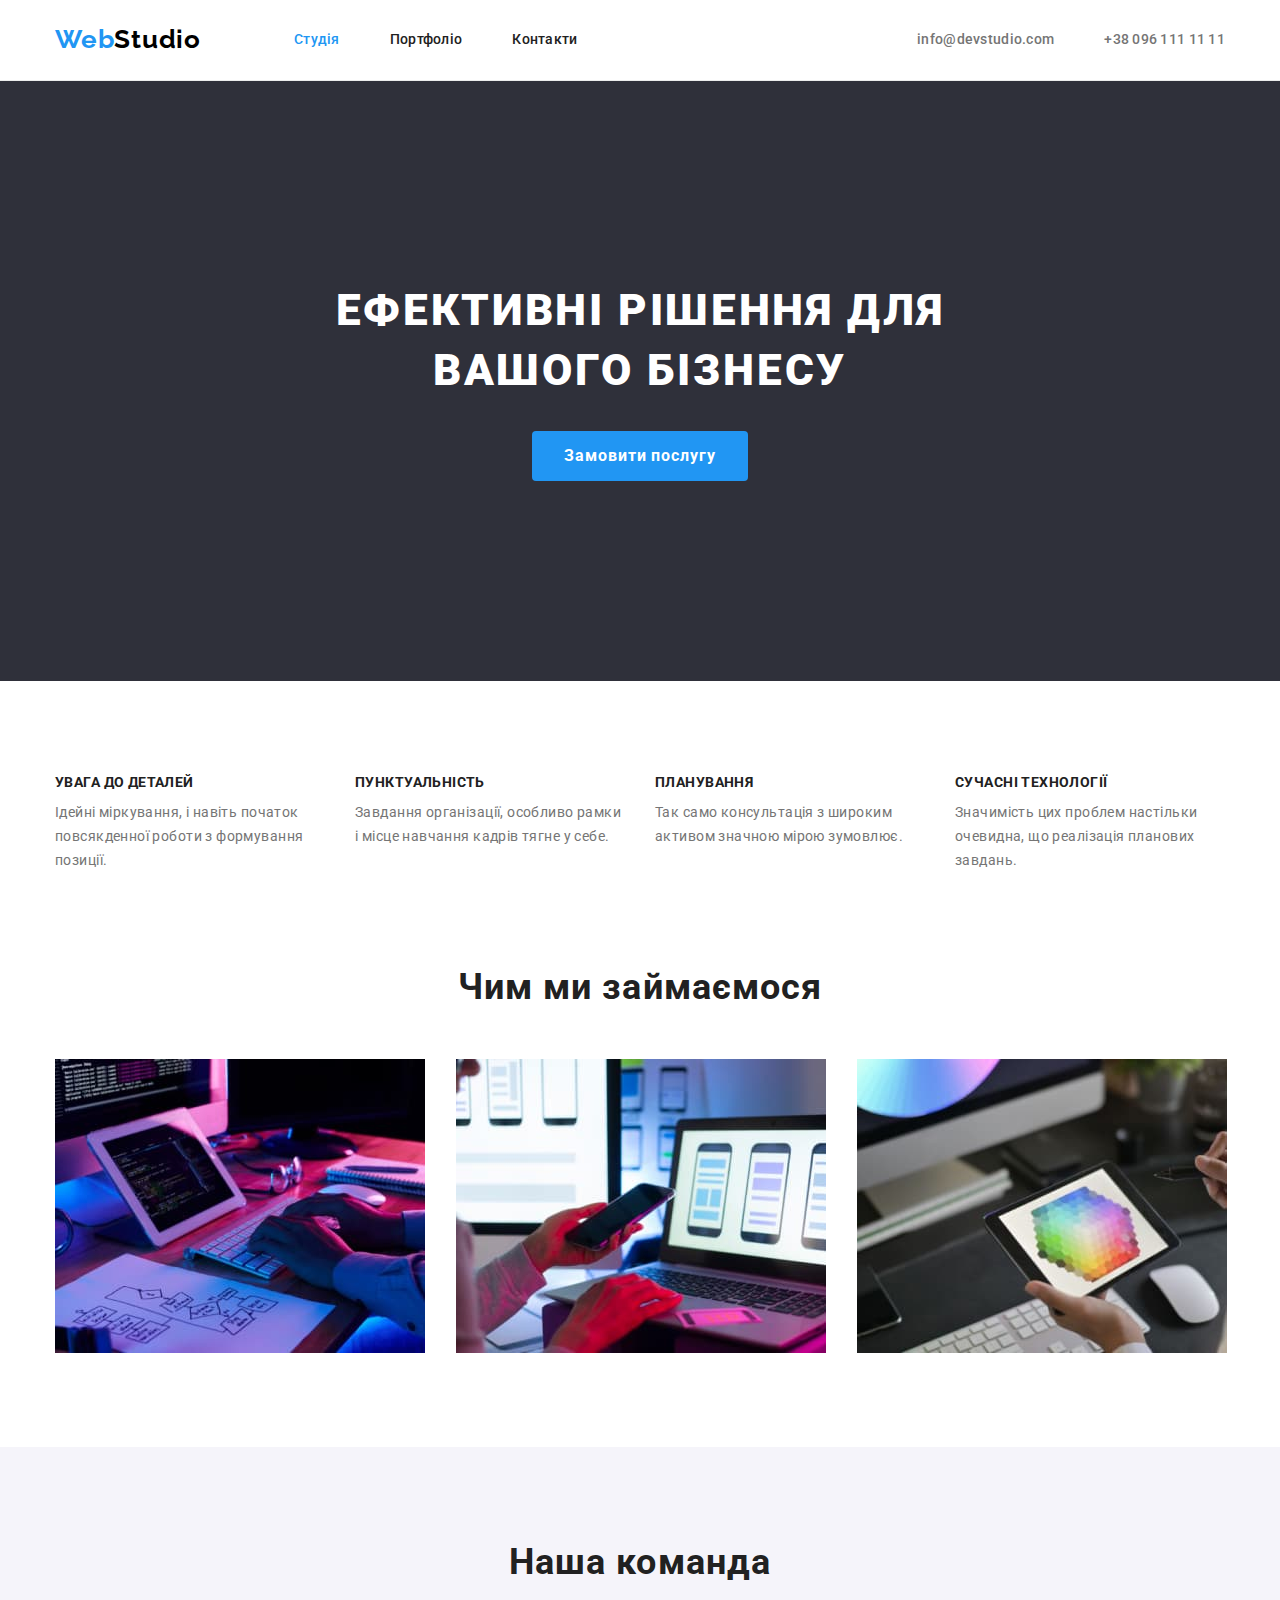
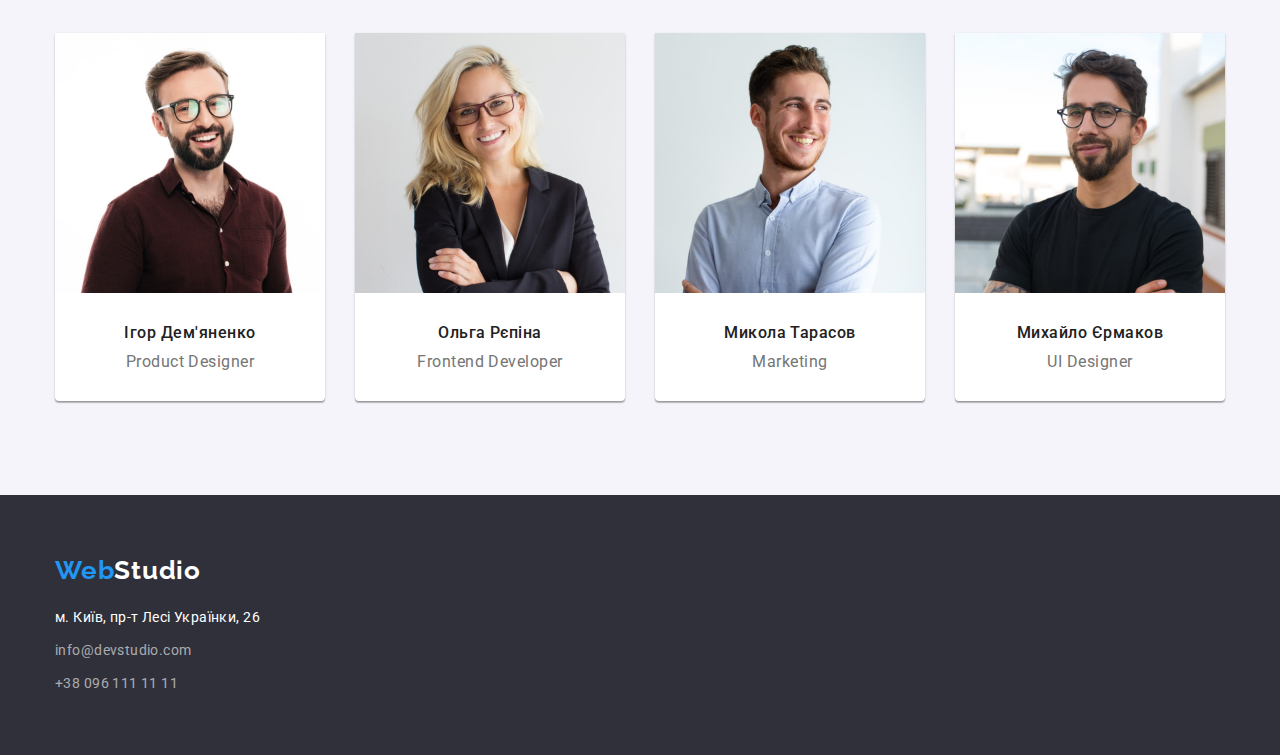
==== index.html @ adac0527 "Initial commit" ====
<!DOCTYPE html>
<html lang="uk">
  <head>
    <meta charset="UTF-8" />
    <meta http-equiv="X-UA-Compatible" content="IE=edge" />
    <meta name="viewport" content="width=device-width, initial-scale=1.0" />
    <title>Студія</title>
    <link
      rel="stylesheet"
      href="https://cdnjs.cloudflare.com/ajax/libs/modern-normalize/1.0.0/modern-normalize.min.css"
    />

    <link
      href="https://fonts.googleapis.com/css2?family=Raleway:wght@700&family=Roboto:wght@400;500;700;900&display=swap"
      rel="stylesheet"
    />

    <link rel="stylesheet" href="./css/styles.css" />
  </head>

  <body>
    <!--  Навигація на інші сторінки-->
    <header class="nav-top">
      <div class="container header">
        <div class="navigation">
          <nav class="main-nav">
            <a href="./index.html" class="logo"><span class="logo-accent">Web</span>Studio</a>
            <ul class="site-nav list">
              <li class="item"><a href="./index.html" class="link current">Студія</a></li>
              <li class="item"><a href="./portfolio.html" class="link">Портфоліо</a></li>
              <li class="item"><a href="" class="link">Контакти</a></li>
            </ul>
          </nav>
          <ul class="contact-us list">
            <li class="item">
              <a href="mailto:info@devstudio.com" class="link"> info@devstudio.com</a>
            </li>
            <li class="item"><a href="tel:+380961111111" class="link">+38 096 111 11 11</a></li>
          </ul>
        </div>
      </div>
    </header>

    <main>
      <!-- Баннер-->

      <section class="section hero">
        <div class="container">
          <h1 class="hero-title">Ефективні рішення для вашого бізнесу</h1>
          <button type="button" class="hero-button">Замовити послугу</button>
        </div>
      </section>

      <!-- Перша секція-->

      <section class="section">
        <div class="container">
          <!-- <h2 class="visually-hidden">Особливості</h2> -->

          <div class="feature">
            <ul class="list">
              <li class="item">
                <h2 class="title">УВАГА ДО ДЕТАЛЕЙ</h2>
                <p>Ідейні міркування, і навіть початок повсякденної роботи з формування позиції.</p>
              </li>
              <li class="item">
                <h2 class="title">ПУНКТУАЛЬНІСТЬ</h2>
                <p>Завдання організації, особливо рамки і місце навчання кадрів тягне у себе.</p>
              </li>
              <li class="item">
                <h2 class="title">ПЛАНУВАННЯ</h2>
                <p>Так само консультація з широким активом значною мірою зумовлює.</p>
              </li>
              <li class="item">
                <h2 class="title">СУЧАСНІ ТЕХНОЛОГІЇ</h2>
                <p>Значимість цих проблем настільки очевидна, що реалізація планових завдань.</p>
              </li>
            </ul>
          </div>
        </div>
      </section>

      <!-- Друга секція-->
      <section class="section what-we-do">
        <div class="container">
          <h2 class="work-title">Чим ми займаємося</h2>

          <div class="content">
            <ul class="work-list list">
              <li class="item">
                <img src="./images/img1.jpg" width="370" alt="Розробка застосунків для десктопів" />
              </li>
              <li class="item">
                <img
                  src="./images/img2.jpg"
                  width="370"
                  alt="Розробка застосунків для мобільних пристроїв"
                />
              </li>
              <li class="item">
                <img src="./images/img3.jpg" width="370" alt="Розробка дизайну" />
              </li>
            </ul>
          </div>
        </div>
      </section>

      <!-- Третя секція-->
      <section class="section team">
        <div class="container">
          <h2 class="team-title">Наша команда</h2>
          <div class="members">
            <ul class="list">
              <li class="item">
                <img src="./images/igor.jpg" width="270" alt="Фото Ігор Дем'яненко" />
                <h3 class="member-name">Ігор Дем'яненко</h3>
                <p class="member-job">Product Designer</p>
              </li>
              <li class="item">
                <img src="./images/olga.jpg" width="270" alt="Фото Ольга Рєпіна" />
                <h3 class="member-name">Ольга Рєпіна</h3>
                <p class="member-job">Frontend Developer</p>
              </li>
              <li class="item">
                <img src="./images/mykola.jpg" width="270" alt="Фото Микола Тарасов" />
                <h3 class="member-name">Микола Тарасов</h3>
                <p class="member-job">Marketing</p>
              </li>
              <li class="item">
                <img src="./images/mykhaylo.jpg" width="270" alt="Фото Михайло Єрмаков" />
                <h3 class="member-name">Михайло Єрмаков</h3>
                <p class="member-job">UI Designer</p>
              </li>
            </ul>
          </div>
        </div>
      </section>
    </main>

    <footer class="nav-bottom">
      <div class="container">
        <a href="./index.html" class="logo"
          ><span class="logo-accent">Web</span><span class="logo-white">Studio</span></a
        >
        <address class="site-address">
          <ul class="list">
            <li>
              <a
                href="https://goo.gl/maps/3Boj6ed672NdHKYh8"
                class="howtoget link"
                target="_blank"
                rel="noopener noreferrer "
                >м. Київ, пр-т Лесі Українки, 26</a
              >
            </li>
            <li class="item">
              <a href="mailto:info@devstudio.com" class="contacts link">info@devstudio.com</a>
            </li>
            <li class="item">
              <a href="tel:+380961111111" class="contacts link">+38 096 111 11 11</a>
            </li>
          </ul>
        </address>
      </div>
    </footer>
  </body>
</html>
---- css/styles.css ----
:root {
  --primary-text-color: #757575;
  --title-text-color: #212121;
  --accent-color: #2196f3;
  --primary-white-color: #ffffff;
  --primary-darkgrey-color: #2f303a;
  --secondary-background-color: #f5f4fa;
}

body {
  color: var(--primary-text-color);
  font-family: 'roboto', 'sans-serif';
  font-size: 14px;
  line-height: 1.71;
  letter-spacing: 0.03em;
}



h2 {
  margin: 0;
}

a{
  text-decoration:none;
}

img {
  display:block;
}
.list {
  list-style: none;
  padding: 0;
  margin: 0;
}

.visually-hidden{
    position: absolute;
    width: 1px;
    height: 1px;
    margin: -1px;
    border: 0;
    padding: 0;

    white-space: nowrap;
    clip-path: inset(100%);
    clip: rect(0 0 0 0);
    overflow: hidden;
  }

.container {
  width: 1200px;
  margin-right: auto;
  margin-left: auto;
  padding-left: 15px;
  padding-right: 15px;
  /* outline: 2px solid rgb(214, 13, 13); */
}

.section {
  padding-top: 94px;
  padding-bottom: 94px;
}

.nav-top,
.feature,
.work {
  background-color:var(--primary-white-color);
}
.logo {
  font-family: raleway, sans-serif;
  color: #000000;
  font-weight: 700;
  font-size: 26px;
  line-height: 1.19;
  letter-spacing: 0.03em;
  text-decoration: none;
  margin-top: 24px;
  margin-bottom: 25px;
}

.site-nav,
.main-nav,
.nav-top {
  display: flex;
  align-items: center;
  padding-left: 0;

}

.nav-top{
  border-bottom: 1px solid #ECECEC;
}



.site-nav .item:first-child{
  margin-left: 93px;
  
}
.site-nav .item + .item {
  margin-left: 50px;
 
}


.logo-accent {
  color: var(--accent-color);
}
.logo-white {
  color: var(--primary-white-color);
}




.site-nav .link {

  display: block;
  /* padding-top: 32px;
  padding-bottom: 32px; */
  color: var(--title-text-color);
  font-weight: 500;
  font-size: 14px;
  line-height: 1.14;
  letter-spacing: 0.02em;
}

/* .site-nav .link:hover,
.site-nav .link:focus,
.site-nav .link.current,
.contact-us .link:focus,
.contact-us .link:hover,
.site-address .howtoget:hover,
.site-address .howtoget:focus,
.site-address .link:hover,
.site-address .link:focus {
  color: var(--accent-color);
} */

.site-nav .link.current,
a.link:focus,
a.link:hover {
  color: var(--accent-color);
}

.container .navigation{
  display: flex;
} 
.container .contact-us {
  display: flex;
  margin-left: auto;
  align-items: center;
  
}
.contact-us .item + .item{
margin-left: 50px;

}
.contact-us .link {
  color: var(--primary-text-color);
  font-weight: 500;
  font-size: 14px;
  line-height: 1.14;
  letter-spacing: 0.02em;
}

.hero {
  padding: 0;
  background-color: var(--primary-darkgrey-color);
  text-align: center;
}

.hero-title {
  color:var(--primary-white-color);
  width: 696px;
  margin: 0 auto;
  font-weight: 900;
  font-size: 44px;
  line-height: 1.36;
  
  letter-spacing: 0.06em;
  text-transform: uppercase;
  padding-top: 200px;
  
}

.hero-button {
  background-color: var(--accent-color);
  color:var(--primary-white-color);
  font-weight: 700;
  font-size: 16px;
  line-height: 1.88;
  letter-spacing: 0.06em;
  cursor: pointer;
  margin-top: 30px;
  margin-bottom: 200px;
  border-radius: 4px;
  border-style: none;
  padding: 10px 32px;
}

.hero-button:hover,
.hero-button:focus {
  background-color: #188ce8;
}



.feature .title {
  color: var(--title-text-color);
  font-weight: 700;
  font-size: 14px;
  line-height: 1.14;
  letter-spacing: 0.03em;
  text-transform: uppercase;
  margin-top: 0;
  margin-bottom: 10px;

}

.feature .list {
  display: flex; 
  margin-right: auto;
  margin-left: auto;
 
}

.feature p {
  margin-top: 10px;
  margin-bottom: 0;
}
.feature .item {
  /* outline: 1px solid red; */
  /* width: 270px; */
  width: calc((100% - 90px)/4);
}

.feature .item+.item {
  margin-left: 30px;
}

.what-we-do {
  padding-top: 0;
}
 .work-title{
  margin-bottom: 50px;
  text-align: center;
}

.work-list{
  display: flex;
}

.work-list .item {
  margin-right: 31px;
  /* margin-bottom: 94px; */
  
}

.work-list .item:last-child{
  margin-right: 0;
}
.work-title,
.team .team-title {
  color: var(--title-text-color);
  font-weight: 700;
  font-size: 36px;
  line-height: 1.17;
  text-align: center;
  letter-spacing: 0.03em;
}

.team-title{
  margin-bottom: 50px;
  margin-top: 0px;
}


.team {
  background-color:var(--secondary-background-color);
  
}
.members .list{
  display:flex;
}

.team .item{
  background-color: var(--primary-white-color);
  margin-right: 30px;
  border-radius: 0px 0px 4px 4px;
  box-shadow: 0px 1px 3px rgba(0, 0, 0, 0.12), 0px 1px 1px rgba(0, 0, 0, 0.14), 0px 2px 1px rgba(0, 0, 0, 0.2);
}

.team .item:last-child{
  margin-right: 0;
}
.team .member-name {
  color: var(--title-text-color);
  font-weight: 500;
  font-size: 16px;
  line-height: 1.19;
  letter-spacing: 0.03em;
  margin-top: 30px;
  margin-bottom: 10px;
  text-align: center;
}

.team .member-job {
  font-size: 16px;
  line-height: 1.19;
  letter-spacing: 0.03em;
  margin-bottom: 30px;
  margin-top: 0;
  text-align: center;
}

.nav-bottom {
  padding-top: 60px;
  padding-bottom: 60px;
  background-color: var(--primary-darkgrey-color);
}

.nav-bottom .logo{
  display: block;
  margin: 0;
}


.nav-bottom .howtoget{
  display: block;
}
.nav-bottom .item{
  display: block;
  margin-top: 9px;
}


.site-address{
  margin-top: 20px;
}
.site-address .howtoget {
  color: var(--primary-white-color);
  font-style: normal;
  font-size: 14px;
  line-height: 1.71;
  letter-spacing: 0.03em;
}

.site-address .contacts {
  color: rgba(255, 255, 255, 0.6);
  font-style: normal;
  font-size: 14px;
  line-height: 1.71;
  letter-spacing: 0.03em;
}

.our-work {
  background-color: var(--primary-white-color);
}



.button-list .filter-list{
  display: flex;
  justify-content: center;
}

.our-work .filter-button {
  background-color:var(--secondary-background-color);
  color: var(--title-text-color);
  border-style: none;
  border-radius: 4px;
  font-weight: 500;
  font-size: 16px;
  line-height: 1.62;
  text-align: center;
  letter-spacing: 0.03em;
  cursor: pointer;
  padding-top: 6px;
  padding-bottom: 6px;
  padding-left: 22px;
  padding-right: 22px;
  margin-left: 8px;
}

/* щось мені підказує що існує більш простий спосіб це зробити, звісно окрім дати першій кнопці інший клас */
.our-work li:first-child>.filter-button{
  padding-left:25px;
  padding-right: 25px;
  margin-left: 0;
}



.our-work .filter-button:hover,
.our-work .filter-button:focus {
  background-color: var(--accent-color);
  color: var(--primary-white-color);
  box-shadow: 0px 3px 1px rgba(0, 0, 0, 0.1), 0px 1px 2px rgba(0, 0, 0, 0.08), 0px 2px 2px rgba(0, 0, 0, 0.12);
}


.our-work .example-title {
  color: var(--title-text-color);
  font-weight: 700;
  font-size: 18px;
  line-height: 2;
  letter-spacing: 0.06em;
  padding-top: 20px;
  padding-left: 24px;
  padding-right: 24px;
}

.our-work .example-text {
  color: var(--primary-text-color);
  font-size: 16px;
  line-height: 1.88;
  letter-spacing: 0.03em;
  margin-top: 4px;
  margin-bottom: 0;
  padding-left: 24px;
  padding-right: 24px;
  padding-bottom: 20px;
}

.work-examples {
  margin-top: 20px;
}

.work-examples .list {
  display: flex;
  flex-wrap: wrap;
}

.work-examples .item:not(:nth-child(3n)){
  margin-right: 30px;
}
.work-examples .item{
  margin-top: 30px;
  
}

.work-description{
  border-bottom: 1px solid #EEEEEE;
  border-left: 1px solid #EEEEEE;
  border-right: 1px solid #EEEEEE;
}
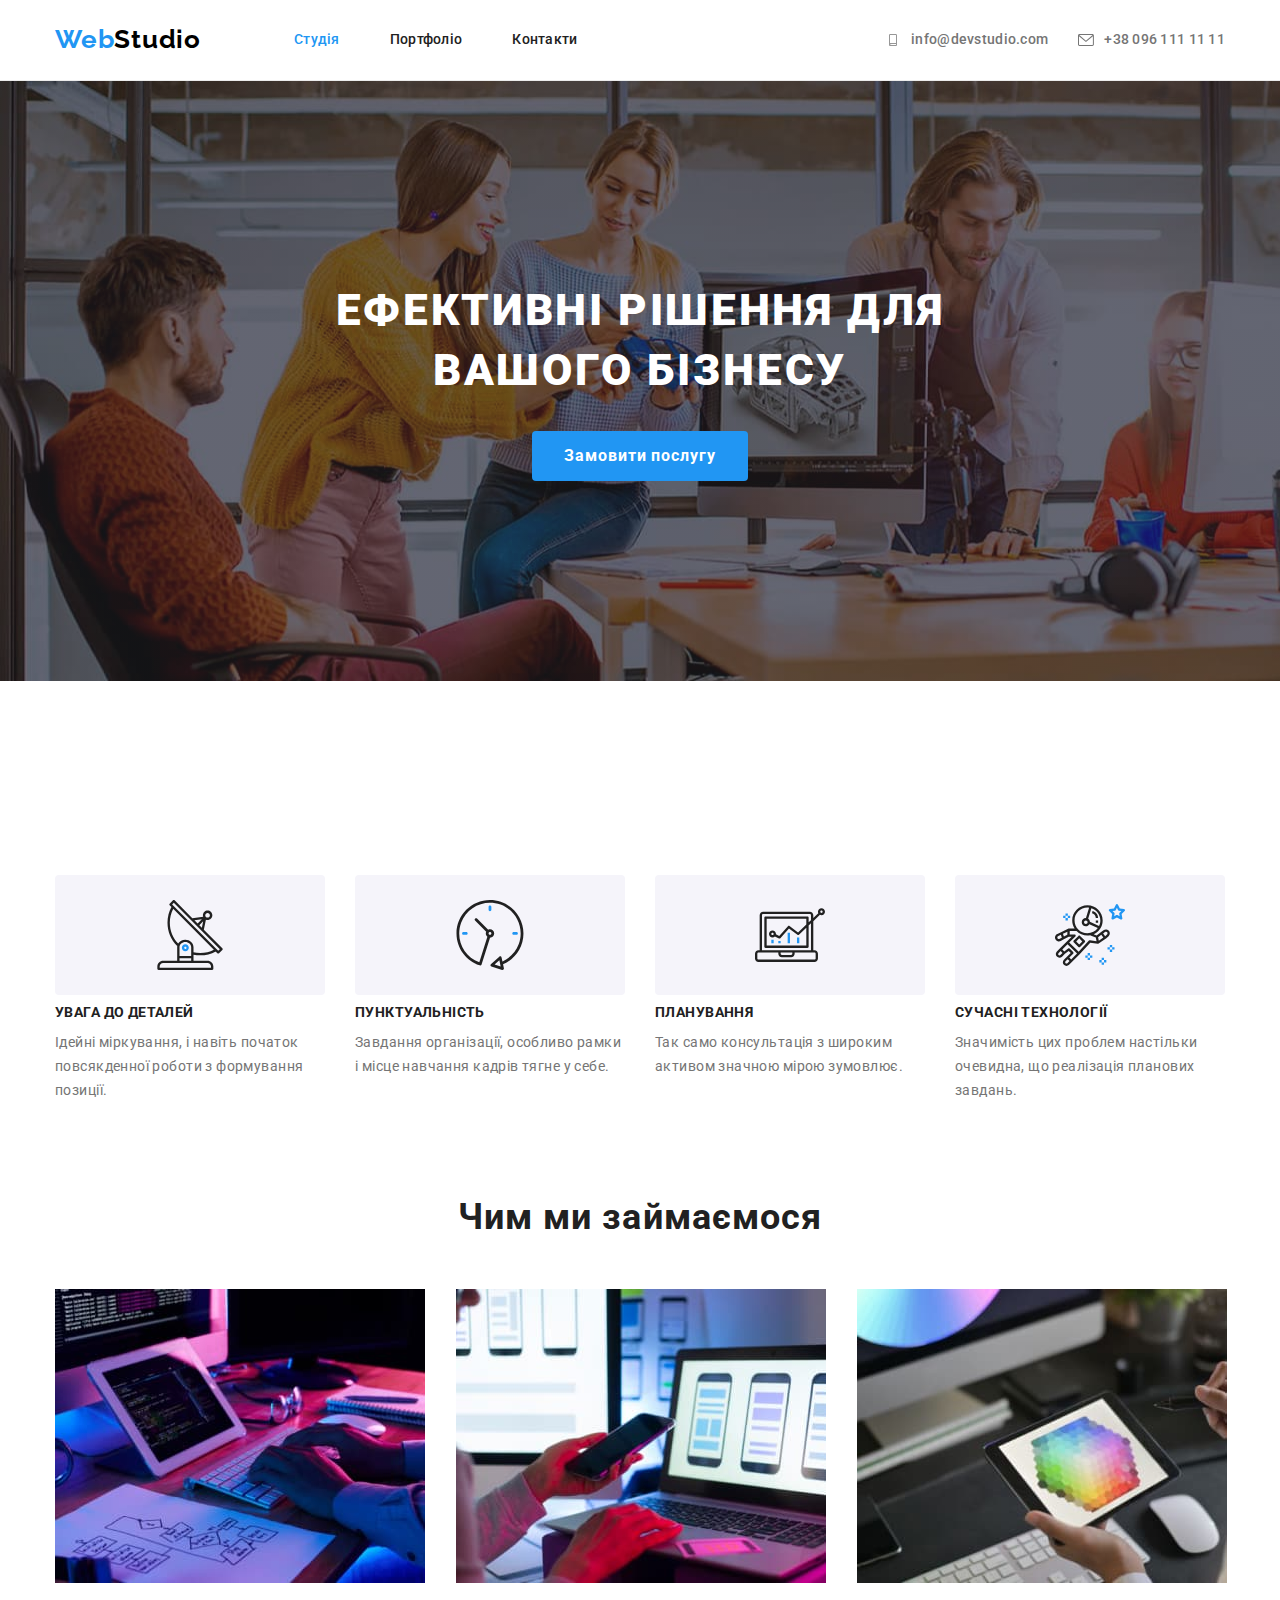
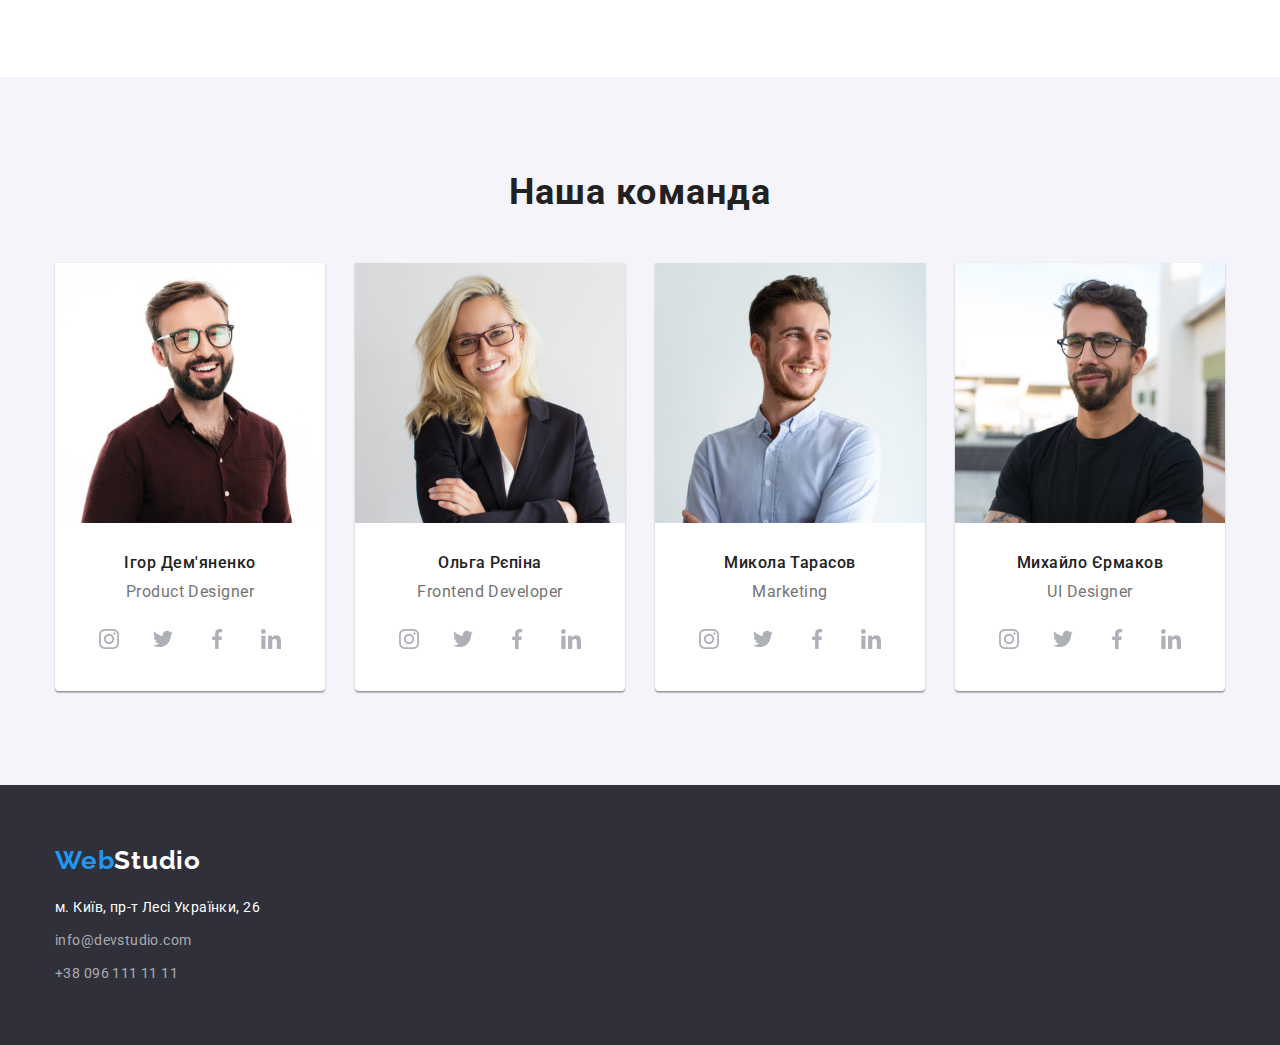
==== commit 15a54df8: "adding socials" ====
--- a/index.html
+++ b/index.html
@@ -33,9 +33,21 @@
           </nav>
           <ul class="contact-us list">
             <li class="item">
-              <a href="mailto:info@devstudio.com" class="link"> info@devstudio.com</a>
-            </li>
-            <li class="item"><a href="tel:+380961111111" class="link">+38 096 111 11 11</a></li>
+              <a href="mailto:info@devstudio.com" class="link">
+                <svg class="nav-icon" width="16" height="12">
+                  <use href="./svg/symbol-defs.svg#icon-smartphone"></use>
+                </svg>
+                info@devstudio.com</a
+              >
+            </li>
+            <li class="item">
+              <a href="tel:+380961111111" class="link"
+                ><svg class="nav-icon" width="16" height="12">
+                  <use href="./svg/symbol-defs.svg#icon-envelope"></use>
+                </svg>
+                +38 096 111 11 11</a
+              >
+            </li>
           </ul>
         </div>
       </div>
@@ -45,7 +57,7 @@
       <!-- Баннер-->
 
       <section class="section hero">
-        <div class="container">
+        <div class="container hero-container">
           <h1 class="hero-title">Ефективні рішення для вашого бізнесу</h1>
           <button type="button" class="hero-button">Замовити послугу</button>
         </div>
@@ -53,26 +65,46 @@
 
       <!-- Перша секція-->
 
-      <section class="section">
+      <section class="section feature-section">
         <div class="container">
           <!-- <h2 class="visually-hidden">Особливості</h2> -->
 
           <div class="feature">
             <ul class="list">
               <li class="item">
-                <h2 class="title">УВАГА ДО ДЕТАЛЕЙ</h2>
+                <div class="feature-block">
+                  <svg class="feature-icon" width="70" height="70">
+                    <use href="./svg/symbol-defs.svg#icon-antenna"></use>
+                  </svg>
+                </div>
+                <h2 class="feature-title">УВАГА ДО ДЕТАЛЕЙ</h2>
                 <p>Ідейні міркування, і навіть початок повсякденної роботи з формування позиції.</p>
               </li>
               <li class="item">
-                <h2 class="title">ПУНКТУАЛЬНІСТЬ</h2>
+                <div class="feature-block">
+                  <svg class="feature-icon" width="70" height="70">
+                    <use href="./svg/symbol-defs.svg#icon-clock"></use>
+                  </svg>
+                </div>
+                <h2 class="feature-title">ПУНКТУАЛЬНІСТЬ</h2>
                 <p>Завдання організації, особливо рамки і місце навчання кадрів тягне у себе.</p>
               </li>
               <li class="item">
-                <h2 class="title">ПЛАНУВАННЯ</h2>
+                <div class="feature-block">
+                  <svg class="feature-icon" width="70" height="70">
+                    <use href="./svg/symbol-defs.svg#icon-diagram"></use>
+                  </svg>
+                </div>
+                <h2 class="feature-title">ПЛАНУВАННЯ</h2>
                 <p>Так само консультація з широким активом значною мірою зумовлює.</p>
               </li>
               <li class="item">
-                <h2 class="title">СУЧАСНІ ТЕХНОЛОГІЇ</h2>
+                <div class="feature-block">
+                  <svg class="feature-icon" width="70" height="70">
+                    <use href="./svg/symbol-defs.svg#icon-astronaut"></use>
+                  </svg>
+                </div>
+                <h2 class="feature-title">СУЧАСНІ ТЕХНОЛОГІЇ</h2>
                 <p>Значимість цих проблем настільки очевидна, що реалізація планових завдань.</p>
               </li>
             </ul>
@@ -106,6 +138,8 @@
       </section>
 
       <!-- Третя секція-->
+      <!-- Наша команда -->
+
       <section class="section team">
         <div class="container">
           <h2 class="team-title">Наша команда</h2>
@@ -115,21 +149,206 @@
                 <img src="./images/igor.jpg" width="270" alt="Фото Ігор Дем'яненко" />
                 <h3 class="member-name">Ігор Дем'яненко</h3>
                 <p class="member-job">Product Designer</p>
+
+                <ul class="socials list">
+                  <li class="social-item">
+                    <a
+                      href="https://instagram.com"
+                      target="_blank"
+                      rel="norefferer noopener"
+                      class="social-link link"
+                      ><svg class="social-icon" width="20" height="20">
+                        <use href="./svg/symbol-defs.svg#icon-instagram"></use>
+                      </svg>
+                    </a>
+                  </li>
+                  <li class="social-item">
+                    <a
+                      href="https://twitter.com"
+                      target="_blank"
+                      rel="norefferer noopener"
+                      class="social-link"
+                      ><svg class="social-icon" width="20" height="20">
+                        <use href="./svg/symbol-defs.svg#icon-twitter"></use>
+                      </svg>
+                    </a>
+                  </li>
+                  <li class="social-item">
+                    <a
+                      href="https://facebook.com"
+                      target="_blank"
+                      rel="norefferer noopener"
+                      class="social-link"
+                      ><svg class="social-icon" width="20" height="20">
+                        <use href="./svg/symbol-defs.svg#icon-facebook"></use>
+                      </svg>
+                    </a>
+                  </li>
+                  <li class="social-item">
+                    <a
+                      href="https://linkedin.com"
+                      target="_blank"
+                      rel="norefferer noopener"
+                      class="social-link"
+                      ><svg class="social-icon" width="20" height="20">
+                        <use href="./svg/symbol-defs.svg#icon-linkedin"></use>
+                      </svg>
+                    </a>
+                  </li>
+                </ul>
               </li>
               <li class="item">
                 <img src="./images/olga.jpg" width="270" alt="Фото Ольга Рєпіна" />
                 <h3 class="member-name">Ольга Рєпіна</h3>
                 <p class="member-job">Frontend Developer</p>
+                <ul class="socials list">
+                  <li class="social-item">
+                    <a
+                      href="https://instagram.com"
+                      target="_blank"
+                      rel="norefferer noopener"
+                      class="social-link link"
+                      ><svg class="social-icon" width="20" height="20">
+                        <use href="./svg/symbol-defs.svg#icon-instagram"></use>
+                      </svg>
+                    </a>
+                  </li>
+                  <li class="social-item">
+                    <a
+                      href="https://twitter.com"
+                      target="_blank"
+                      rel="norefferer noopener"
+                      class="social-link"
+                      ><svg class="social-icon" width="20" height="20">
+                        <use href="./svg/symbol-defs.svg#icon-twitter"></use>
+                      </svg>
+                    </a>
+                  </li>
+                  <li class="social-item">
+                    <a
+                      href="https://facebook.com"
+                      target="_blank"
+                      rel="norefferer noopener"
+                      class="social-link"
+                      ><svg class="social-icon" width="20" height="20">
+                        <use href="./svg/symbol-defs.svg#icon-facebook"></use>
+                      </svg>
+                    </a>
+                  </li>
+                  <li class="social-item">
+                    <a
+                      href="https://linkedin.com"
+                      target="_blank"
+                      rel="norefferer noopener"
+                      class="social-link"
+                      ><svg class="social-icon" width="20" height="20">
+                        <use href="./svg/symbol-defs.svg#icon-linkedin"></use>
+                      </svg>
+                    </a>
+                  </li>
+                </ul>
               </li>
               <li class="item">
                 <img src="./images/mykola.jpg" width="270" alt="Фото Микола Тарасов" />
                 <h3 class="member-name">Микола Тарасов</h3>
                 <p class="member-job">Marketing</p>
+                <ul class="socials list">
+                  <li class="social-item">
+                    <a
+                      href="https://instagram.com"
+                      target="_blank"
+                      rel="norefferer noopener"
+                      class="social-link link"
+                      ><svg class="social-icon" width="20" height="20">
+                        <use href="./svg/symbol-defs.svg#icon-instagram"></use>
+                      </svg>
+                    </a>
+                  </li>
+                  <li class="social-item">
+                    <a
+                      href="https://twitter.com"
+                      target="_blank"
+                      rel="norefferer noopener"
+                      class="social-link"
+                      ><svg class="social-icon" width="20" height="20">
+                        <use href="./svg/symbol-defs.svg#icon-twitter"></use>
+                      </svg>
+                    </a>
+                  </li>
+                  <li class="social-item">
+                    <a
+                      href="https://facebook.com"
+                      target="_blank"
+                      rel="norefferer noopener"
+                      class="social-link"
+                      ><svg class="social-icon" width="20" height="20">
+                        <use href="./svg/symbol-defs.svg#icon-facebook"></use>
+                      </svg>
+                    </a>
+                  </li>
+                  <li class="social-item">
+                    <a
+                      href="https://linkedin.com"
+                      target="_blank"
+                      rel="norefferer noopener"
+                      class="social-link"
+                      ><svg class="social-icon" width="20" height="20">
+                        <use href="./svg/symbol-defs.svg#icon-linkedin"></use>
+                      </svg>
+                    </a>
+                  </li>
+                </ul>
               </li>
               <li class="item">
                 <img src="./images/mykhaylo.jpg" width="270" alt="Фото Михайло Єрмаков" />
                 <h3 class="member-name">Михайло Єрмаков</h3>
                 <p class="member-job">UI Designer</p>
+                <ul class="socials list">
+                  <li class="social-item">
+                    <a
+                      href="https://instagram.com"
+                      target="_blank"
+                      rel="norefferer noopener"
+                      class="social-link link"
+                      ><svg class="social-icon" width="20" height="20">
+                        <use href="./svg/symbol-defs.svg#icon-instagram"></use>
+                      </svg>
+                    </a>
+                  </li>
+                  <li class="social-item">
+                    <a
+                      href="https://twitter.com"
+                      target="_blank"
+                      rel="norefferer noopener"
+                      class="social-link"
+                      ><svg class="social-icon" width="20" height="20">
+                        <use href="./svg/symbol-defs.svg#icon-twitter"></use>
+                      </svg>
+                    </a>
+                  </li>
+                  <li class="social-item">
+                    <a
+                      href="https://facebook.com"
+                      target="_blank"
+                      rel="norefferer noopener"
+                      class="social-link"
+                      ><svg class="social-icon" width="20" height="20">
+                        <use href="./svg/symbol-defs.svg#icon-facebook"></use>
+                      </svg>
+                    </a>
+                  </li>
+                  <li class="social-item">
+                    <a
+                      href="https://linkedin.com"
+                      target="_blank"
+                      rel="norefferer noopener"
+                      class="social-link"
+                      ><svg class="social-icon" width="20" height="20">
+                        <use href="./svg/symbol-defs.svg#icon-linkedin"></use>
+                      </svg>
+                    </a>
+                  </li>
+                </ul>
               </li>
             </ul>
           </div>
--- a/css/styles.css
+++ b/css/styles.css
@@ -92,8 +92,6 @@
   border-bottom: 1px solid #ECECEC;
 }
 
-
-
 .site-nav .item:first-child{
   margin-left: 93px;
   
@@ -103,16 +101,12 @@
  
 }
 
-
 .logo-accent {
   color: var(--accent-color);
 }
 .logo-white {
   color: var(--primary-white-color);
 }
-
-
-
 
 .site-nav .link {
 
@@ -126,24 +120,21 @@
   letter-spacing: 0.02em;
 }
 
-/* .site-nav .link:hover,
-.site-nav .link:focus,
-.site-nav .link.current,
-.contact-us .link:focus,
-.contact-us .link:hover,
-.site-address .howtoget:hover,
-.site-address .howtoget:focus,
-.site-address .link:hover,
-.site-address .link:focus {
-  color: var(--accent-color);
-} */
-
 .site-nav .link.current,
 a.link:focus,
 a.link:hover {
   color: var(--accent-color);
 }
 
+.nav-icon {
+  fill: currentColor;
+}
+
+.nav-icon:hover,
+.nav-icon:focus {
+  fill: currentColor;
+}
+
 .container .navigation{
   display: flex;
 } 
@@ -153,8 +144,15 @@
   align-items: center;
   
 }
+
+.contact-us .link{
+  display: flex;
+  align-items: center;
+  gap: 10px;
+}
+
 .contact-us .item + .item{
-margin-left: 50px;
+margin-left: 30px;
 
 }
 .contact-us .link {
@@ -166,10 +164,19 @@
 }
 
 .hero {
+  max-width: 1600px;
+  margin-left: auto;
+  margin-right: auto;;
   padding: 0;
   background-color: var(--primary-darkgrey-color);
   text-align: center;
-}
+  background-image: linear-gradient(rgba(47, 48, 54, 0.4),
+    rgba(47, 48, 54, 0.4)), 
+                    url(../images/hero-bg.jpg) ;
+  background-repeat: no-repeat;
+  
+}
+
 
 .hero-title {
   color:var(--primary-white-color);
@@ -205,18 +212,19 @@
   background-color: #188ce8;
 }
 
-
-
-.feature .title {
+.feature-section {
+  padding-top: 194px;
+}
+
+.feature-title {
   color: var(--title-text-color);
   font-weight: 700;
   font-size: 14px;
   line-height: 1.14;
   letter-spacing: 0.03em;
   text-transform: uppercase;
-  margin-top: 0;
-  margin-bottom: 10px;
-
+  margin-top: 10px;
+  
 }
 
 .feature .list {
@@ -225,6 +233,22 @@
   margin-left: auto;
  
 }
+
+
+.feature-block{
+  display: flex;
+  background-color: #F5F4FA;
+  border-radius: 4px;
+  width: 270px;
+  height: 120px;
+  justify-content: center;
+  align-items: center;
+}
+
+/* .feature-icon{
+  display: block;
+  align-items: center;
+} */
 
 .feature p {
   margin-top: 10px;
@@ -310,9 +334,37 @@
   font-size: 16px;
   line-height: 1.19;
   letter-spacing: 0.03em;
-  margin-bottom: 30px;
+  margin-bottom: 16px;
   margin-top: 0;
   text-align: center;
+}
+
+.socials {
+  display: flex;
+  justify-content: center;
+  gap:10px;
+  padding-bottom: 30px;
+}
+
+.social-link{
+    display: flex;
+    width: 44px;
+    height: 44px;
+    background-color: var(--primary-white-color);
+    border-radius: 50%;
+    justify-content: center;
+    align-items: center;
+}
+
+.social-link:hover{
+  background-color: var(--accent-color);
+}
+.social-icon {
+  fill: #AFB1B8;
+}
+ 
+.social-link:hover > .social-icon{
+  fill: white;
 }
 
 .nav-bottom {
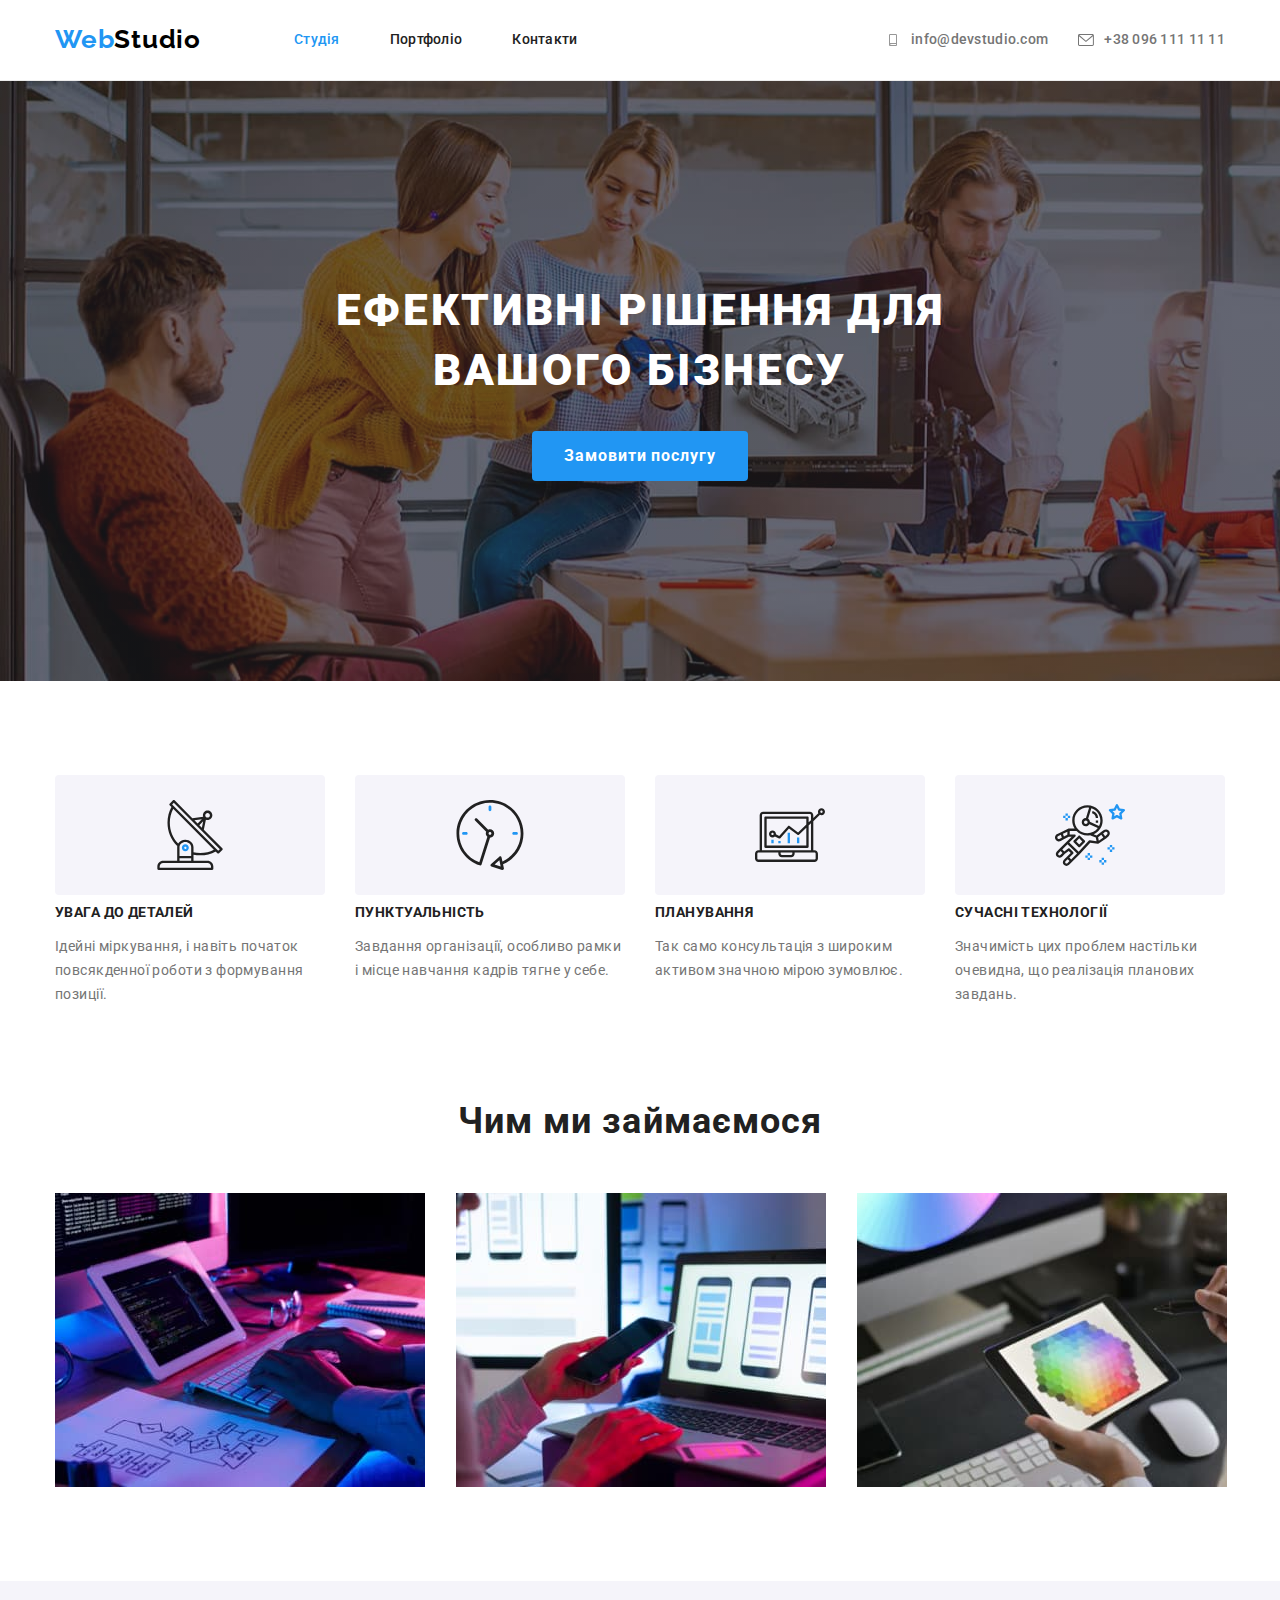
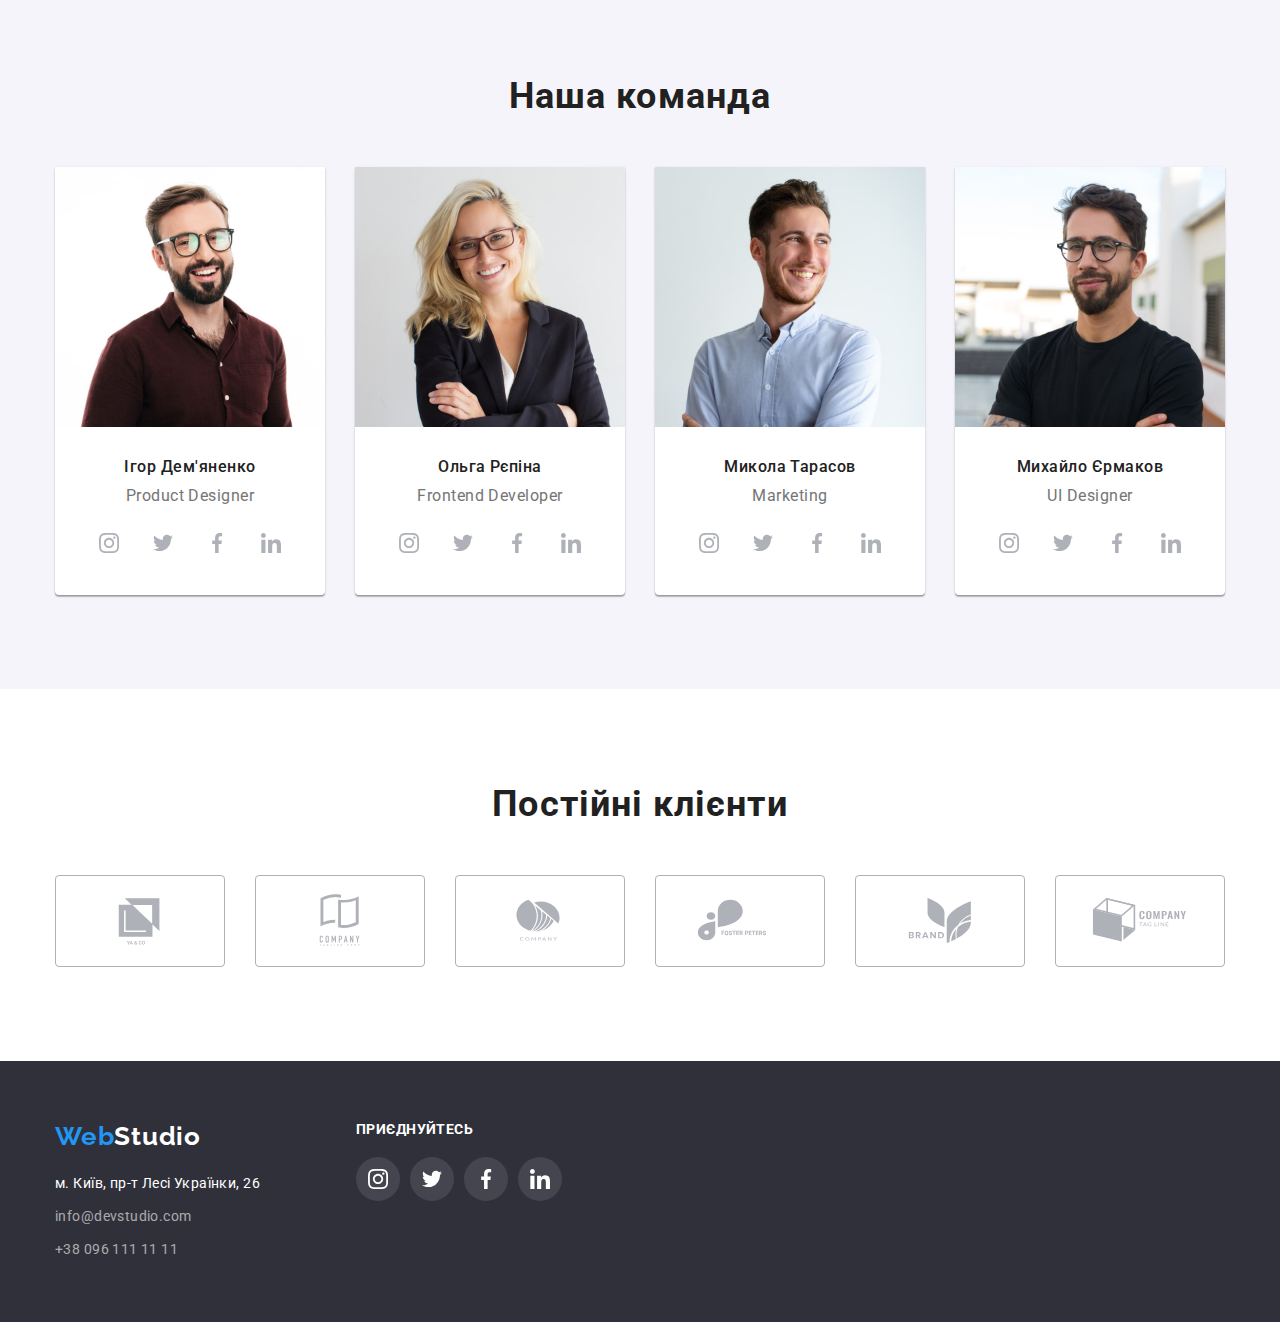
==== commit ae742896: "shadows added" ====
--- a/index.html
+++ b/index.html
@@ -77,7 +77,7 @@
                     <use href="./svg/symbol-defs.svg#icon-antenna"></use>
                   </svg>
                 </div>
-                <h2 class="feature-title">УВАГА ДО ДЕТАЛЕЙ</h2>
+                <h3 class="feature-block-title">УВАГА ДО ДЕТАЛЕЙ</h3>
                 <p>Ідейні міркування, і навіть початок повсякденної роботи з формування позиції.</p>
               </li>
               <li class="item">
@@ -86,7 +86,7 @@
                     <use href="./svg/symbol-defs.svg#icon-clock"></use>
                   </svg>
                 </div>
-                <h2 class="feature-title">ПУНКТУАЛЬНІСТЬ</h2>
+                <h3 class="feature-block-title">ПУНКТУАЛЬНІСТЬ</h3>
                 <p>Завдання організації, особливо рамки і місце навчання кадрів тягне у себе.</p>
               </li>
               <li class="item">
@@ -95,7 +95,7 @@
                     <use href="./svg/symbol-defs.svg#icon-diagram"></use>
                   </svg>
                 </div>
-                <h2 class="feature-title">ПЛАНУВАННЯ</h2>
+                <h3 class="feature-block-title">ПЛАНУВАННЯ</h3>
                 <p>Так само консультація з широким активом значною мірою зумовлює.</p>
               </li>
               <li class="item">
@@ -104,7 +104,7 @@
                     <use href="./svg/symbol-defs.svg#icon-astronaut"></use>
                   </svg>
                 </div>
-                <h2 class="feature-title">СУЧАСНІ ТЕХНОЛОГІЇ</h2>
+                <h3 class="feature-block-title">СУЧАСНІ ТЕХНОЛОГІЇ</h3>
                 <p>Значимість цих проблем настільки очевидна, що реалізація планових завдань.</p>
               </li>
             </ul>
@@ -356,30 +356,119 @@
       </section>
     </main>
 
+    <!-- Наші клієнти -->
+
+    <section class="section clients">
+      <div class="container"></div>
+
+      <h2 class="clients-title">Постійні клієнти</h2>
+      <ul class="clients-list list">
+        <li class="clients-item">
+          <a class="clients-link" href=""
+            ><svg class="clients-icon" width="106" height="60">
+              <use href="./svg/symbol-defs.svg#icon-logo"></use>
+            </svg>
+          </a>
+        </li>
+        <li>
+          <a class="clients-link" href=""
+            ><svg class="clients-icon" width="106" height="60">
+              <use href="./svg/symbol-defs.svg#icon-logo-1"></use>
+            </svg>
+          </a>
+        </li>
+        <li>
+          <a class="clients-link" href=""
+            ><svg class="clients-icon" width="106" height="60">
+              <use href="./svg/symbol-defs.svg#icon-logo-2"></use>
+            </svg>
+          </a>
+        </li>
+        <li>
+          <a class="clients-link" href=""
+            ><svg class="clients-icon" width="106" height="60">
+              <use href="./svg/symbol-defs.svg#icon-logo-3"></use>
+            </svg>
+          </a>
+        </li>
+        <li>
+          <a class="clients-link" href=""
+            ><svg class="clients-icon" width="106" height="60">
+              <use href="./svg/symbol-defs.svg#icon-logo-4"></use>
+            </svg>
+          </a>
+        </li>
+        <li>
+          <a class="clients-link" href=""
+            ><svg class="clients-icon" width="106" height="60">
+              <use href="./svg/symbol-defs.svg#icon-logo-5"></use>
+            </svg>
+          </a>
+        </li>
+      </ul>
+    </section>
+
+    <!-- Футер -->
+
     <footer class="nav-bottom">
-      <div class="container">
-        <a href="./index.html" class="logo"
-          ><span class="logo-accent">Web</span><span class="logo-white">Studio</span></a
-        >
-        <address class="site-address">
-          <ul class="list">
-            <li>
-              <a
-                href="https://goo.gl/maps/3Boj6ed672NdHKYh8"
-                class="howtoget link"
-                target="_blank"
-                rel="noopener noreferrer "
-                >м. Київ, пр-т Лесі Українки, 26</a
-              >
-            </li>
-            <li class="item">
-              <a href="mailto:info@devstudio.com" class="contacts link">info@devstudio.com</a>
-            </li>
-            <li class="item">
-              <a href="tel:+380961111111" class="contacts link">+38 096 111 11 11</a>
+      <div class="container footer-container">
+        <div class="footer-left">
+          <a href="./index.html" class="logo"
+            ><span class="logo-accent">Web</span><span class="logo-white">Studio</span></a
+          >
+          <address class="site-address">
+            <ul class="list">
+              <li>
+                <a
+                  href="https://goo.gl/maps/3Boj6ed672NdHKYh8"
+                  class="howtoget link"
+                  target="_blank"
+                  rel="noopener noreferrer "
+                  >м. Київ, пр-т Лесі Українки, 26</a
+                >
+              </li>
+              <li class="item">
+                <a href="mailto:info@devstudio.com" class="contacts link">info@devstudio.com</a>
+              </li>
+              <li class="item">
+                <a href="tel:+380961111111" class="contacts link">+38 096 111 11 11</a>
+              </li>
+            </ul>
+          </address>
+        </div>
+        <div class="footer-right">
+          <h3 class="join-us-title">Приєднуйтесь</h3>
+          <ul class="join-list list">
+            <li class="join-item">
+              <a class="join-link" target="_blank" rel="norefferer noopener" href=""
+                ><svg class="join-logo" width="20" height="20">
+                  <use href="./svg/symbol-defs.svg#icon-instagram"></use>
+                </svg>
+              </a>
+            </li>
+            <li class="join-item">
+              <a class="join-link" target="_blank" rel="norefferer noopener" href=""
+                ><svg class="join-logo" width="20" height="20">
+                  <use href="./svg/symbol-defs.svg#icon-twitter"></use>
+                </svg>
+              </a>
+            </li>
+            <li class="join-item">
+              <a class="join-link" target="_blank" rel="norefferer noopener" href=""
+                ><svg class="join-logo" width="20" height="20">
+                  <use href="./svg/symbol-defs.svg#icon-facebook"></use>
+                </svg>
+              </a>
+            </li>
+            <li class="join-item">
+              <a class="join-link" target="_blank" rel="norefferer noopener" href=""
+                ><svg class="join-logo" width="20" height="20">
+                  <use href="./svg/symbol-defs.svg#icon-linkedin"></use>
+                </svg>
+              </a>
             </li>
           </ul>
-        </address>
+        </div>
       </div>
     </footer>
   </body>
--- a/css/styles.css
+++ b/css/styles.css
@@ -5,6 +5,7 @@
   --primary-white-color: #ffffff;
   --primary-darkgrey-color: #2f303a;
   --secondary-background-color: #f5f4fa;
+  --icon-color: #afb1b8;
 }
 
 body {
@@ -15,18 +16,16 @@
   letter-spacing: 0.03em;
 }
 
-
-
 h2 {
   margin: 0;
 }
 
-a{
-  text-decoration:none;
+a {
+  text-decoration: none;
 }
 
 img {
-  display:block;
+  display: block;
 }
 .list {
   list-style: none;
@@ -34,19 +33,19 @@
   margin: 0;
 }
 
-.visually-hidden{
-    position: absolute;
-    width: 1px;
-    height: 1px;
-    margin: -1px;
-    border: 0;
-    padding: 0;
-
-    white-space: nowrap;
-    clip-path: inset(100%);
-    clip: rect(0 0 0 0);
-    overflow: hidden;
-  }
+.visually-hidden {
+  position: absolute;
+  width: 1px;
+  height: 1px;
+  margin: -1px;
+  border: 0;
+  padding: 0;
+
+  white-space: nowrap;
+  clip-path: inset(100%);
+  clip: rect(0 0 0 0);
+  overflow: hidden;
+}
 
 .container {
   width: 1200px;
@@ -58,6 +57,9 @@
 }
 
 .section {
+  max-width: 1600px;
+  margin-left: auto;
+  margin-right: auto;
   padding-top: 94px;
   padding-bottom: 94px;
 }
@@ -65,7 +67,7 @@
 .nav-top,
 .feature,
 .work {
-  background-color:var(--primary-white-color);
+  background-color: var(--primary-white-color);
 }
 .logo {
   font-family: raleway, sans-serif;
@@ -85,20 +87,20 @@
   display: flex;
   align-items: center;
   padding-left: 0;
-
-}
-
-.nav-top{
-  border-bottom: 1px solid #ECECEC;
-}
-
-.site-nav .item:first-child{
+}
+
+.nav-top {
+  border-bottom: 1px solid #ececec;
+  max-width: 1600px;
+  margin-left: auto;
+  margin-right: auto;
+}
+
+.site-nav .item:first-child {
   margin-left: 93px;
-  
 }
 .site-nav .item + .item {
   margin-left: 50px;
- 
 }
 
 .logo-accent {
@@ -109,7 +111,6 @@
 }
 
 .site-nav .link {
-
   display: block;
   /* padding-top: 32px;
   padding-bottom: 32px; */
@@ -135,25 +136,23 @@
   fill: currentColor;
 }
 
-.container .navigation{
-  display: flex;
-} 
+.container .navigation {
+  display: flex;
+}
 .container .contact-us {
   display: flex;
   margin-left: auto;
   align-items: center;
-  
-}
-
-.contact-us .link{
+}
+
+.contact-us .link {
   display: flex;
   align-items: center;
   gap: 10px;
 }
 
-.contact-us .item + .item{
-margin-left: 30px;
-
+.contact-us .item + .item {
+  margin-left: 30px;
 }
 .contact-us .link {
   color: var(--primary-text-color);
@@ -166,35 +165,31 @@
 .hero {
   max-width: 1600px;
   margin-left: auto;
-  margin-right: auto;;
+  margin-right: auto;
   padding: 0;
   background-color: var(--primary-darkgrey-color);
   text-align: center;
-  background-image: linear-gradient(rgba(47, 48, 54, 0.4),
-    rgba(47, 48, 54, 0.4)), 
-                    url(../images/hero-bg.jpg) ;
+  background-image: linear-gradient(rgba(47, 48, 54, 0.4), rgba(47, 48, 54, 0.4)),
+    url(../images/hero-bg.jpg);
   background-repeat: no-repeat;
-  
-}
-
+}
 
 .hero-title {
-  color:var(--primary-white-color);
+  color: var(--primary-white-color);
   width: 696px;
   margin: 0 auto;
   font-weight: 900;
   font-size: 44px;
   line-height: 1.36;
-  
+
   letter-spacing: 0.06em;
   text-transform: uppercase;
   padding-top: 200px;
-  
 }
 
 .hero-button {
   background-color: var(--accent-color);
-  color:var(--primary-white-color);
+  color: var(--primary-white-color);
   font-weight: 700;
   font-size: 16px;
   line-height: 1.88;
@@ -212,32 +207,15 @@
   background-color: #188ce8;
 }
 
-.feature-section {
-  padding-top: 194px;
-}
-
-.feature-title {
-  color: var(--title-text-color);
-  font-weight: 700;
-  font-size: 14px;
-  line-height: 1.14;
-  letter-spacing: 0.03em;
-  text-transform: uppercase;
-  margin-top: 10px;
-  
-}
-
 .feature .list {
-  display: flex; 
+  display: flex;
   margin-right: auto;
   margin-left: auto;
- 
-}
-
-
-.feature-block{
-  display: flex;
-  background-color: #F5F4FA;
+}
+
+.feature-block {
+  display: flex;
+  background-color: #f5f4fa;
   border-radius: 4px;
   width: 270px;
   height: 120px;
@@ -257,66 +235,67 @@
 .feature .item {
   /* outline: 1px solid red; */
   /* width: 270px; */
-  width: calc((100% - 90px)/4);
-}
-
-.feature .item+.item {
+  width: calc((100% - 90px) / 4);
+}
+
+.feature .item + .item {
   margin-left: 30px;
 }
 
 .what-we-do {
   padding-top: 0;
 }
- .work-title{
-  margin-bottom: 50px;
-  text-align: center;
-}
-
-.work-list{
+
+.work-list {
   display: flex;
 }
 
 .work-list .item {
   margin-right: 31px;
   /* margin-bottom: 94px; */
-  
-}
-
-.work-list .item:last-child{
+}
+
+.work-list .item:last-child {
   margin-right: 0;
 }
+.clients-title,
 .work-title,
-.team .team-title {
+.team-title {
   color: var(--title-text-color);
   font-weight: 700;
   font-size: 36px;
   line-height: 1.17;
   text-align: center;
   letter-spacing: 0.03em;
-}
-
-.team-title{
   margin-bottom: 50px;
-  margin-top: 0px;
-}
-
+}
+
+.feature-block-title {
+  color: var(--title-text-color);
+  font-weight: 700;
+  font-size: 14px;
+  line-height: 1.14;
+  letter-spacing: 0.03em;
+  text-transform: uppercase;
+  margin-top: 10px;
+}
 
 .team {
-  background-color:var(--secondary-background-color);
-  
-}
-.members .list{
-  display:flex;
-}
-
-.team .item{
+  background-color: var(--secondary-background-color);
+}
+.members .list {
+  display: flex;
+}
+
+.team .item {
   background-color: var(--primary-white-color);
   margin-right: 30px;
   border-radius: 0px 0px 4px 4px;
-  box-shadow: 0px 1px 3px rgba(0, 0, 0, 0.12), 0px 1px 1px rgba(0, 0, 0, 0.14), 0px 2px 1px rgba(0, 0, 0, 0.2);
-}
-
-.team .item:last-child{
+  box-shadow: 0px 1px 3px rgba(0, 0, 0, 0.12), 0px 1px 1px rgba(0, 0, 0, 0.14),
+    0px 2px 1px rgba(0, 0, 0, 0.2);
+}
+
+.team .item:last-child {
   margin-right: 0;
 }
 .team .member-name {
@@ -342,53 +321,125 @@
 .socials {
   display: flex;
   justify-content: center;
-  gap:10px;
+  gap: 10px;
   padding-bottom: 30px;
 }
 
-.social-link{
-    display: flex;
-    width: 44px;
-    height: 44px;
-    background-color: var(--primary-white-color);
-    border-radius: 50%;
-    justify-content: center;
-    align-items: center;
-}
-
-.social-link:hover{
+.social-link {
+  display: flex;
+  width: 44px;
+  height: 44px;
+  background-color: var(--primary-white-color);
+  border-radius: 50%;
+  justify-content: center;
+  align-items: center;
+}
+
+.social-link:hover {
   background-color: var(--accent-color);
 }
 .social-icon {
-  fill: #AFB1B8;
-}
- 
-.social-link:hover > .social-icon{
-  fill: white;
-}
-
+  fill: var(--icon-color);
+}
+
+.social-link:hover > .social-icon {
+  fill: var(--primary-white-color);
+}
+
+.clients-list {
+  display: flex;
+  justify-content: center;
+  gap: 30px;
+}
+
+.clients-link {
+  display: flex;
+  width: 170px;
+  height: 92px;
+  align-items: center;
+  justify-content: center;
+  border-radius: 4px;
+  border: 1px solid currentcolor;
+  color: var(--icon-color);
+}
+
+.clients-link:hover,
+.clients-link:focus {
+  color: var(--accent-color);
+}
+
+.clients-icon {
+  fill: currentColor;
+}
+
+/**
+  |============================
+  | Футер
+  |============================
+*/
+.footer-container {
+  display: flex;
+}
+.footer-left {
+  width: 301px;
+}
+
+.join-us-title {
+  margin: 0;
+  text-transform: uppercase;
+  color: var(--primary-white-color);
+  font-size: 14px;
+  line-height: 1.17;
+  letter-spacing: 0.03em;
+}
+
+.join-list {
+  display: flex;
+  gap: 10px;
+  margin-top: 20px;
+}
+
+.join-link {
+  display: flex;
+  width: 44px;
+  height: 44px;
+  background-color: rgba(255, 255, 255, 0.1);
+  border-radius: 50%;
+  align-items: center;
+  justify-content: center;
+  color: var(--primary-white-color);
+}
+
+.join-link:hover,
+.join-link:focus {
+  background-color: var(--accent-color);
+}
+.join-logo {
+  fill: var(--primary-white-color);
+}
 .nav-bottom {
   padding-top: 60px;
   padding-bottom: 60px;
   background-color: var(--primary-darkgrey-color);
-}
-
-.nav-bottom .logo{
+  max-width: 1600px;
+  margin-left: auto;
+  margin-right: auto;
+}
+
+.nav-bottom .logo {
   display: block;
   margin: 0;
 }
 
-
-.nav-bottom .howtoget{
+.nav-bottom .howtoget {
   display: block;
 }
-.nav-bottom .item{
+.nav-bottom .item {
   display: block;
   margin-top: 9px;
 }
 
-
-.site-address{
+.site-address {
   margin-top: 20px;
 }
 .site-address .howtoget {
@@ -411,15 +462,13 @@
   background-color: var(--primary-white-color);
 }
 
-
-
-.button-list .filter-list{
+.button-list .filter-list {
   display: flex;
   justify-content: center;
 }
 
 .our-work .filter-button {
-  background-color:var(--secondary-background-color);
+  background-color: var(--secondary-background-color);
   color: var(--title-text-color);
   border-style: none;
   border-radius: 4px;
@@ -437,21 +486,19 @@
 }
 
 /* щось мені підказує що існує більш простий спосіб це зробити, звісно окрім дати першій кнопці інший клас */
-.our-work li:first-child>.filter-button{
-  padding-left:25px;
+.our-work li:first-child > .filter-button {
+  padding-left: 25px;
   padding-right: 25px;
   margin-left: 0;
 }
-
-
 
 .our-work .filter-button:hover,
 .our-work .filter-button:focus {
   background-color: var(--accent-color);
   color: var(--primary-white-color);
-  box-shadow: 0px 3px 1px rgba(0, 0, 0, 0.1), 0px 1px 2px rgba(0, 0, 0, 0.08), 0px 2px 2px rgba(0, 0, 0, 0.12);
-}
-
+  box-shadow: 0px 3px 1px rgba(0, 0, 0, 0.1), 0px 1px 2px rgba(0, 0, 0, 0.08),
+    0px 2px 2px rgba(0, 0, 0, 0.12);
+}
 
 .our-work .example-title {
   color: var(--title-text-color);
@@ -485,16 +532,20 @@
   flex-wrap: wrap;
 }
 
-.work-examples .item:not(:nth-child(3n)){
+.work-examples .item:not(:nth-child(3n)) {
   margin-right: 30px;
 }
-.work-examples .item{
+.work-examples .item {
   margin-top: 30px;
-  
-}
-
-.work-description{
-  border-bottom: 1px solid #EEEEEE;
-  border-left: 1px solid #EEEEEE;
-  border-right: 1px solid #EEEEEE;
-}+}
+
+.work-examples .item:hover {
+  box-shadow: 0px 1px 1px rgba(0, 0, 0, 0.12), 0px 4px 4px rgba(0, 0, 0, 0.06),
+    1px 4px 6px rgba(0, 0, 0, 0.16);
+}
+
+.work-description {
+  border-bottom: 1px solid #eeeeee;
+  border-left: 1px solid #eeeeee;
+  border-right: 1px solid #eeeeee;
+}
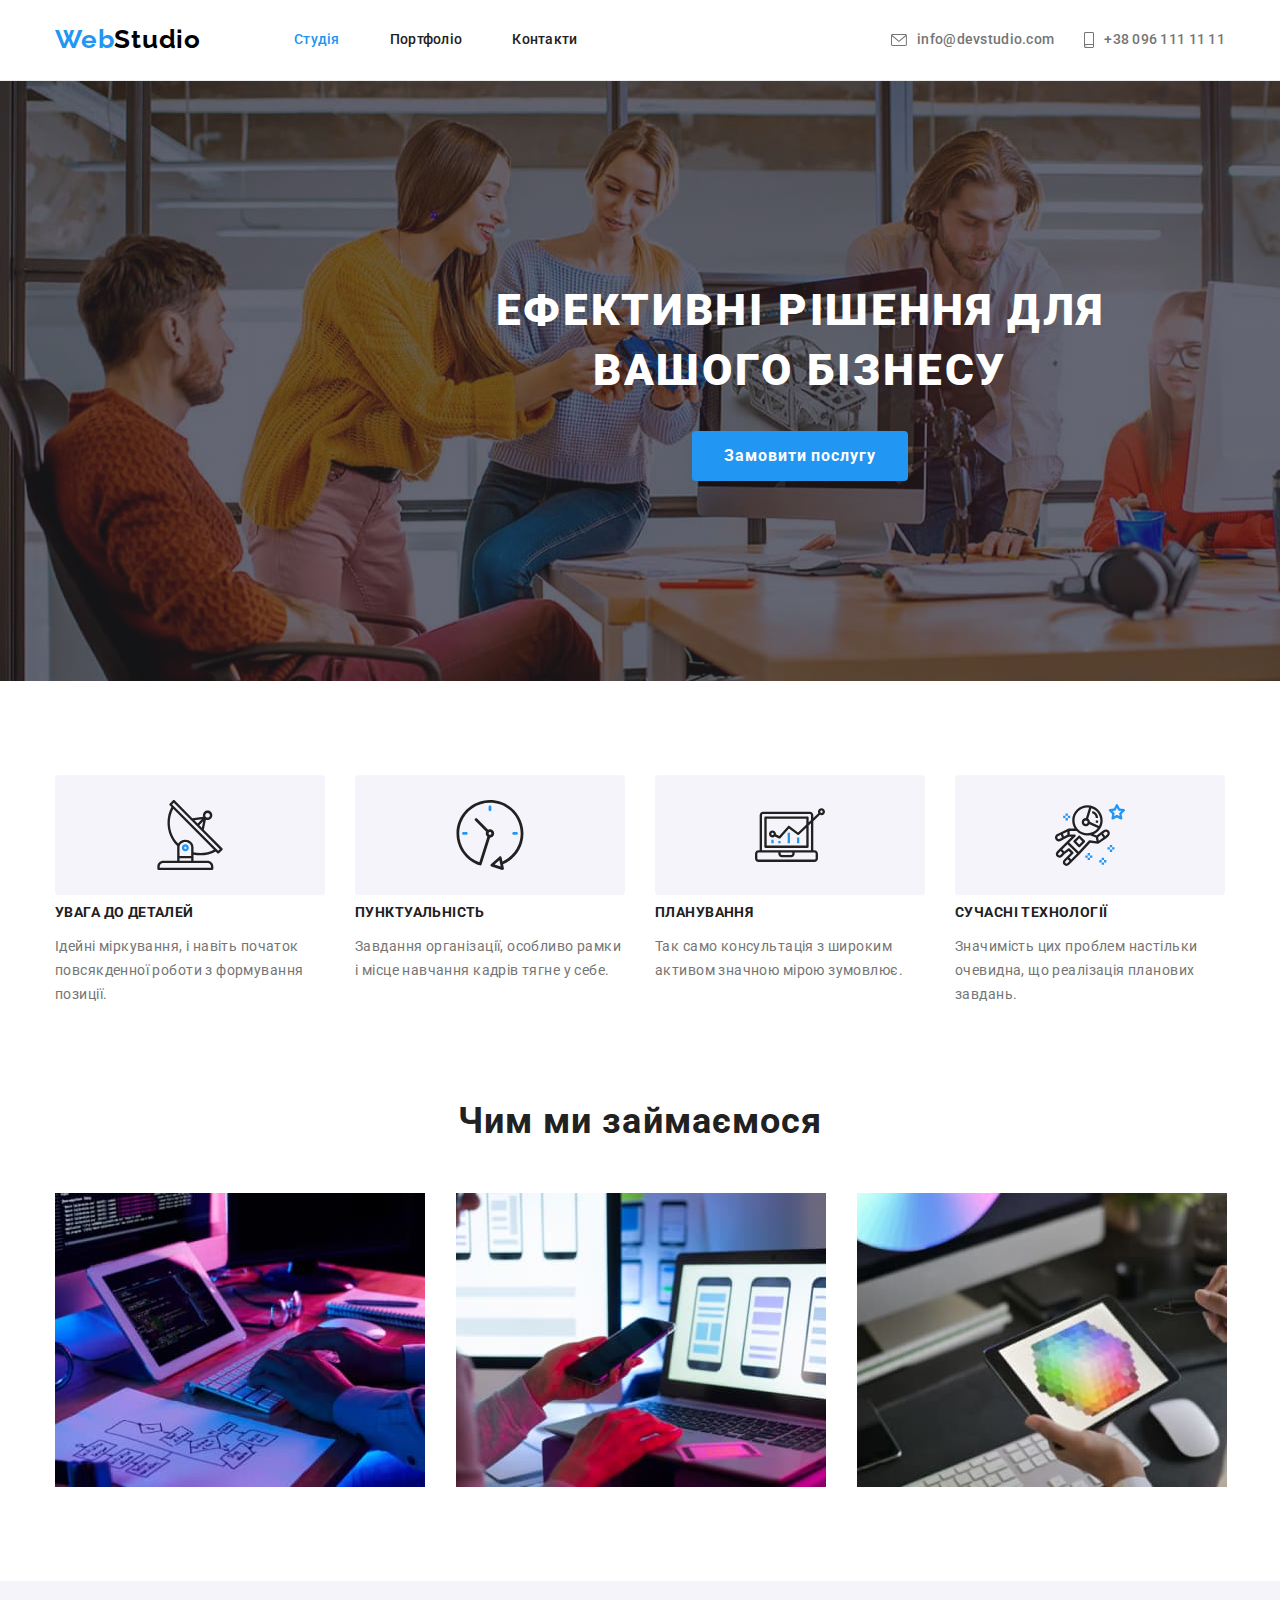
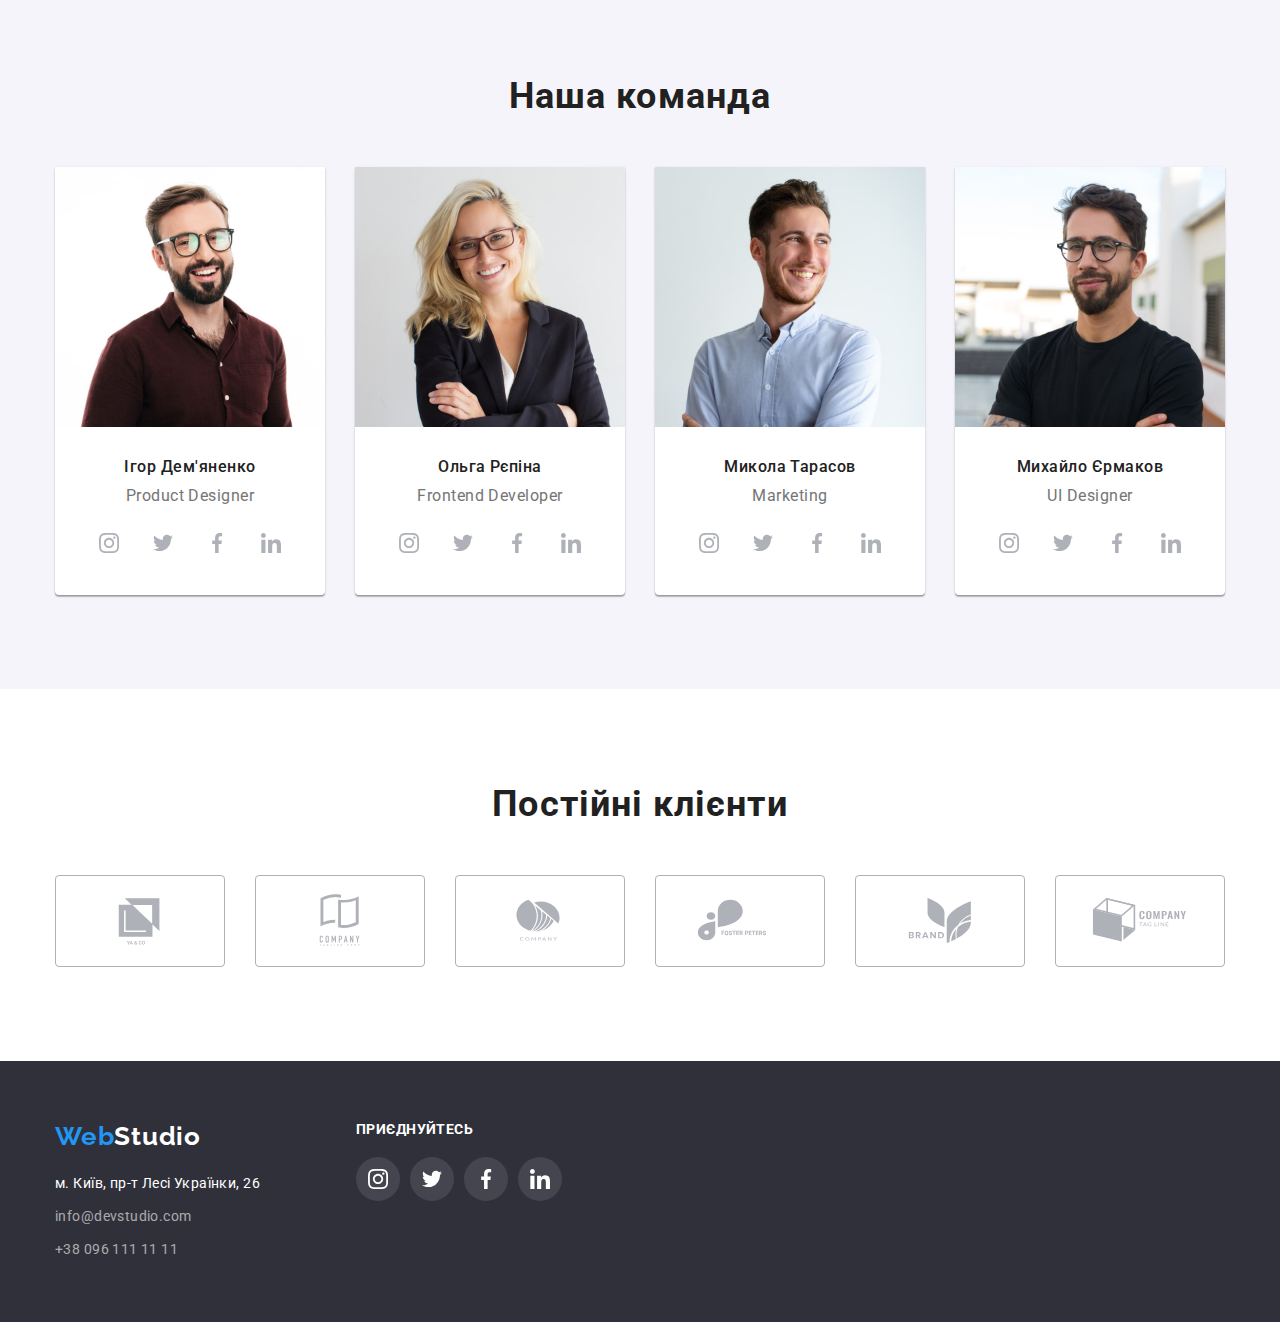
==== commit f6b41703: "reworking mistakes" ====
--- a/index.html
+++ b/index.html
@@ -35,15 +35,20 @@
             <li class="item">
               <a href="mailto:info@devstudio.com" class="link">
                 <svg class="nav-icon" width="16" height="12">
-                  <use href="./svg/symbol-defs.svg#icon-smartphone"></use>
+                  <use href="./svg/symbol-defs.svg#icon-envelope"></use>
                 </svg>
                 info@devstudio.com</a
               >
             </li>
             <li class="item">
               <a href="tel:+380961111111" class="link"
-                ><svg class="nav-icon" width="16" height="12">
-                  <use href="./svg/symbol-defs.svg#icon-envelope"></use>
+                ><svg
+                  class="nav-icon"
+                  width="10"
+                  height="16
+                "
+                >
+                  <use href="./svg/symbol-defs.svg#icon-smartphone"></use>
                 </svg>
                 +38 096 111 11 11</a
               >
@@ -440,28 +445,44 @@
           <h3 class="join-us-title">Приєднуйтесь</h3>
           <ul class="join-list list">
             <li class="join-item">
-              <a class="join-link" target="_blank" rel="norefferer noopener" href=""
+              <a
+                class="join-link"
+                target="_blank"
+                rel="norefferer noopener"
+                href="https://instagram.com"
                 ><svg class="join-logo" width="20" height="20">
                   <use href="./svg/symbol-defs.svg#icon-instagram"></use>
                 </svg>
               </a>
             </li>
             <li class="join-item">
-              <a class="join-link" target="_blank" rel="norefferer noopener" href=""
+              <a
+                class="join-link"
+                target="_blank"
+                rel="norefferer noopener"
+                href="https://twitter.com"
                 ><svg class="join-logo" width="20" height="20">
                   <use href="./svg/symbol-defs.svg#icon-twitter"></use>
                 </svg>
               </a>
             </li>
             <li class="join-item">
-              <a class="join-link" target="_blank" rel="norefferer noopener" href=""
+              <a
+                class="join-link"
+                target="_blank"
+                rel="norefferer noopener"
+                href="https://facebook.com"
                 ><svg class="join-logo" width="20" height="20">
                   <use href="./svg/symbol-defs.svg#icon-facebook"></use>
                 </svg>
               </a>
             </li>
             <li class="join-item">
-              <a class="join-link" target="_blank" rel="norefferer noopener" href=""
+              <a
+                class="join-link"
+                target="_blank"
+                rel="norefferer noopener"
+                href="https://linkedin.com"
                 ><svg class="join-logo" width="20" height="20">
                   <use href="./svg/symbol-defs.svg#icon-linkedin"></use>
                 </svg>
--- a/css/styles.css
+++ b/css/styles.css
@@ -163,7 +163,7 @@
 }
 
 .hero {
-  max-width: 1600px;
+  /* max-width: 1600px; */
   margin-left: auto;
   margin-right: auto;
   padding: 0;
@@ -172,6 +172,10 @@
   background-image: linear-gradient(rgba(47, 48, 54, 0.4), rgba(47, 48, 54, 0.4)),
     url(../images/hero-bg.jpg);
   background-repeat: no-repeat;
+}
+
+.hero-container {
+  min-width: 1600px;
 }
 
 .hero-title {
@@ -539,7 +543,11 @@
   margin-top: 30px;
 }
 
-.work-examples .item:hover {
+.example-link {
+  display: block;
+}
+
+.example-link:hover {
   box-shadow: 0px 1px 1px rgba(0, 0, 0, 0.12), 0px 4px 4px rgba(0, 0, 0, 0.06),
     1px 4px 6px rgba(0, 0, 0, 0.16);
 }
